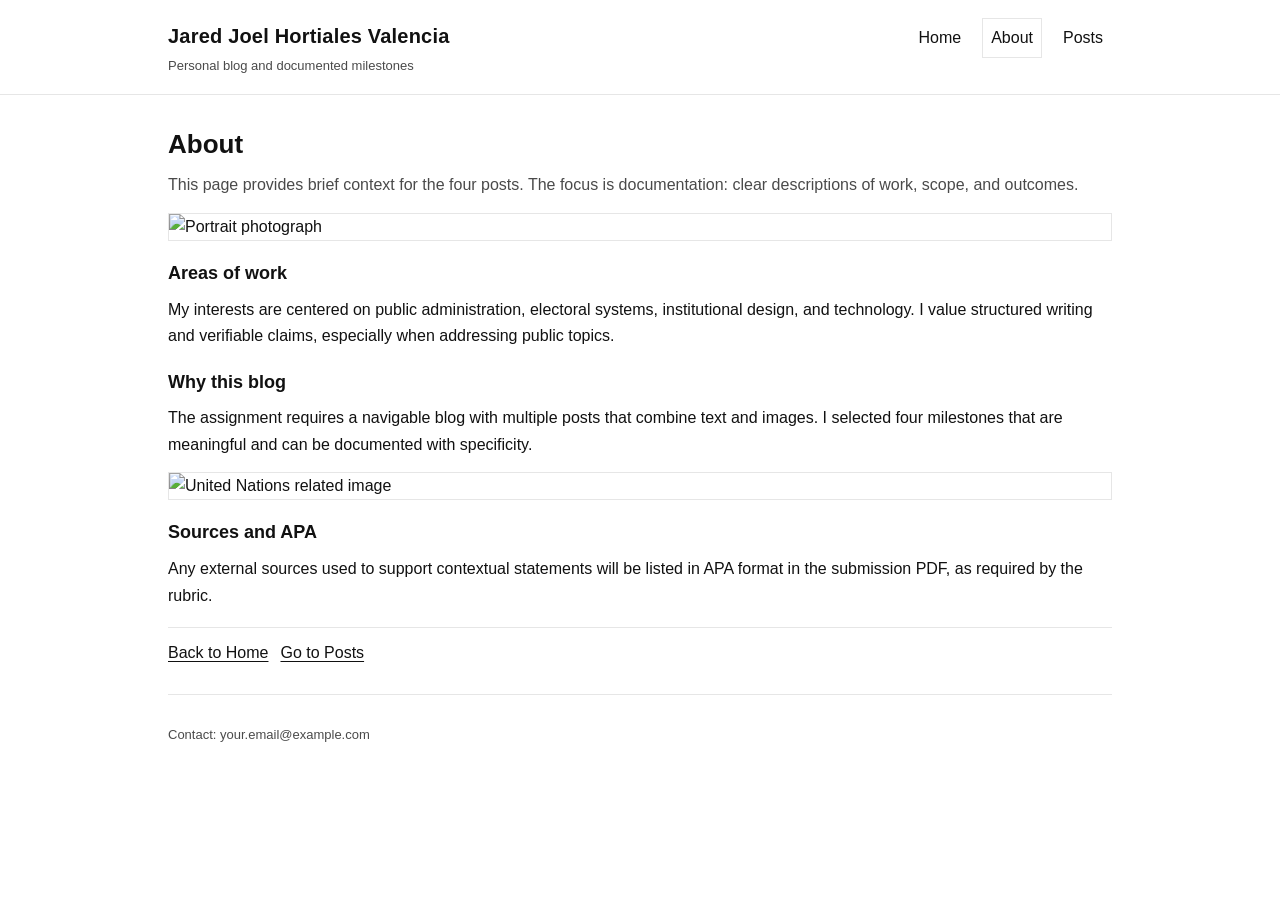
==== about.html @ 237e29e6 "Add files via upload" ====
<!doctype html>
<html lang="en">
<head>
  <meta charset="utf-8">
  <meta name="viewport" content="width=device-width, initial-scale=1">
  <title>About | Jared Joel Hortiales Valencia</title>
  <link rel="stylesheet" href="style.css">
</head>
<body>
<a class="skip" href="#content">Skip to content</a>

<header class="site-header">
  <div class="header-inner">
    <div class="brand">
      <a href="index.html"><div class="brand-title">Jared Joel Hortiales Valencia</div></a>
      <div class="brand-subtitle">Personal blog and documented milestones</div>
    </div>

    <nav class="nav" aria-label="Primary navigation">
      <a href="index.html">Home</a>
      <a href="about.html" aria-current="page">About</a>
      <a href="index.html#posts">Posts</a>
    </nav>
  </div>
</header>

<main id="content" class="container">
  <article class="article">
    <h1>About</h1>
    <p class="lead">
      This page provides brief context for the four posts. The focus is documentation: clear descriptions of work, scope, and outcomes.
    </p>

    <div class="inline-img">
      <img src="images/02-portrait.jpg" alt="Portrait photograph">
    </div>

    <h2>Areas of work</h2>
    <p>
      My interests are centered on public administration, electoral systems, institutional design, and technology. I value structured writing and verifiable claims, especially when addressing public topics.
    </p>

    <h2>Why this blog</h2>
    <p>
      The assignment requires a navigable blog with multiple posts that combine text and images. I selected four milestones that are meaningful and can be documented with specificity.
    </p>

    <div class="inline-img">
      <img src="images/03-un-hq.jpg" alt="United Nations related image">
    </div>

    <h2>Sources and APA</h2>
    <p>
      Any external sources used to support contextual statements will be listed in APA format in the submission PDF, as required by the rubric.
    </p>

    <div class="navlinks" aria-label="Page navigation">
      <a href="index.html">Back to Home</a>
      <a href="index.html#posts">Go to Posts</a>
    </div>
  </article>

  <footer class="footer">
    <p>Contact: your.email@example.com</p>
  </footer>
</main>
</body>
</html>
---- style.css ----
:root{
  --text:#111;
  --muted:#4a4a4a;
  --line:#e6e6e6;
  --bg:#ffffff;
  --max: 980px;
}

*{ box-sizing:border-box; }

html, body{
  margin:0;
  padding:0;
  background:var(--bg);
  color:var(--text);
  font-family: Arial, Helvetica, sans-serif;
  font-size:16px;
  line-height:1.65;
}

a{
  color:var(--text);
  text-decoration:underline;
  text-underline-offset:3px;
}

a:hover{ text-decoration-thickness:2px; }

.container{
  max-width:var(--max);
  margin:0 auto;
  padding:28px 18px;
}

.skip{
  position:absolute;
  left:-9999px;
  top:auto;
  width:1px;
  height:1px;
  overflow:hidden;
}

.skip:focus{
  position:static;
  width:auto;
  height:auto;
  padding:10px;
  border:1px solid var(--line);
  background:#fff;
}

.site-header{
  border-bottom:1px solid var(--line);
  background:#fff;
}

.header-inner{
  max-width:var(--max);
  margin:0 auto;
  padding:18px 18px;
  display:flex;
  align-items:baseline;
  justify-content:space-between;
  gap:18px;
}

.brand a{
  text-decoration:none;
}

.brand-title{
  font-size:20px;
  font-weight:700;
  letter-spacing:0.2px;
}

.brand-subtitle{
  font-size:13px;
  color:var(--muted);
  margin-top:2px;
}

.nav{
  display:flex;
  gap:12px;
  flex-wrap:wrap;
}

.nav a{
  text-decoration:none;
  padding:6px 8px;
  border:1px solid transparent;
}

.nav a[aria-current="page"]{
  border-color:var(--line);
}

.hero{
  display:grid;
  grid-template-columns: 1.2fr 0.8fr;
  gap:18px;
  align-items:start;
  border-bottom:1px solid var(--line);
  padding-bottom:18px;
}

.hero h1{
  font-size:28px;
  margin:0 0 8px 0;
}

.hero p{
  margin:0 0 10px 0;
  color:var(--muted);
}

.figure{
  margin:0;
}

.figure img{
  width:100%;
  height:auto;
  display:block;
  border:1px solid var(--line);
}

.caption{
  margin-top:6px;
  font-size:13px;
  color:var(--muted);
}

.section-title{
  font-size:18px;
  margin:22px 0 10px 0;
}

.grid{
  display:grid;
  grid-template-columns: 1fr 1fr;
  gap:14px;
}

.card{
  border:1px solid var(--line);
  padding:14px;
  background:#fff;
}

.card h3{
  margin:0 0 6px 0;
  font-size:16px;
}

.card p{
  margin:0 0 10px 0;
  color:var(--muted);
}

.meta{
  font-size:13px;
  color:var(--muted);
  margin:0 0 10px 0;
}

.article h1{
  font-size:26px;
  margin:0 0 6px 0;
}

.article .lead{
  color:var(--muted);
  margin:0 0 14px 0;
}

.article h2{
  font-size:18px;
  margin:18px 0 8px 0;
}

.article p{
  margin:0 0 12px 0;
}

.inline-img{
  margin:14px 0;
  border:1px solid var(--line);
}

.inline-img img{
  width:100%;
  height:auto;
  display:block;
}

.footer{
  border-top:1px solid var(--line);
  margin-top:28px;
  padding-top:16px;
  color:var(--muted);
  font-size:13px;
}

.navlinks{
  display:flex;
  gap:12px;
  flex-wrap:wrap;
  margin-top:18px;
  padding-top:12px;
  border-top:1px solid var(--line);
}

@media (max-width: 880px){
  .hero{ grid-template-columns:1fr; }
  .grid{ grid-template-columns:1fr; }
}
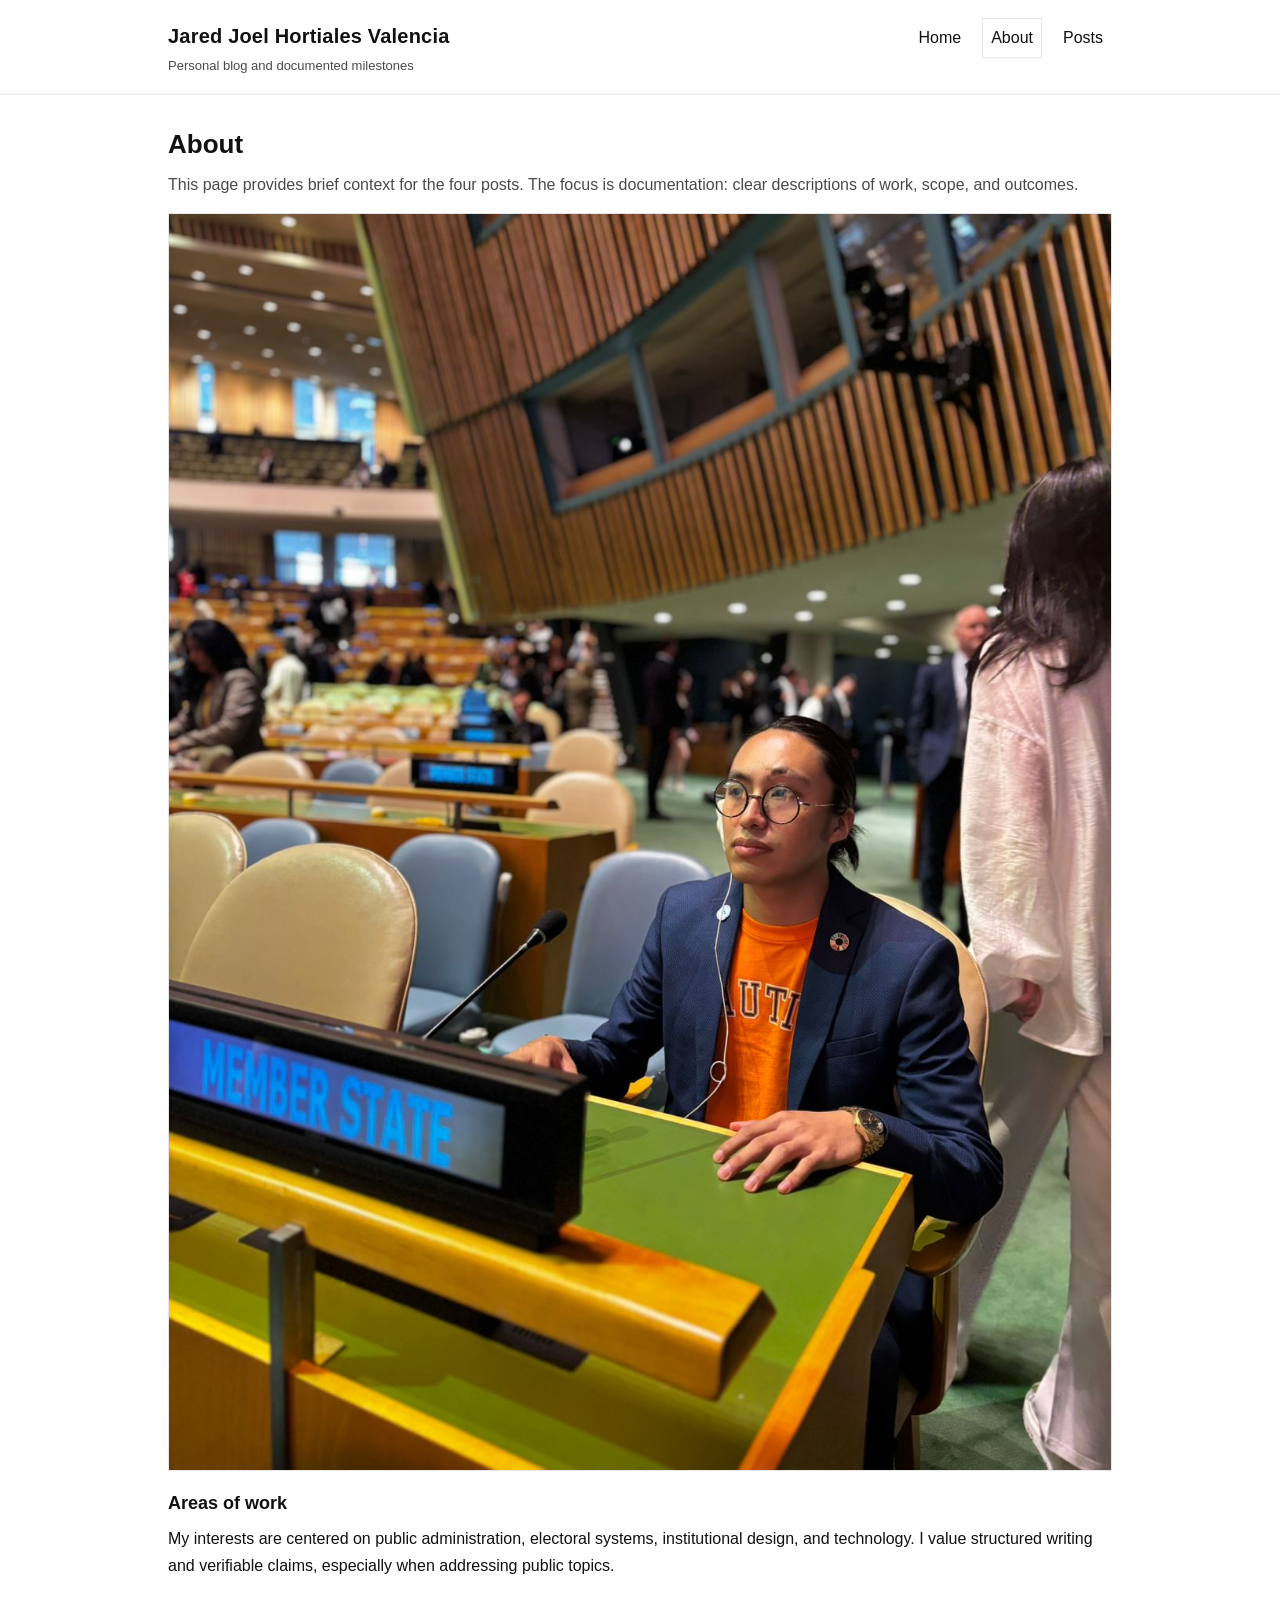
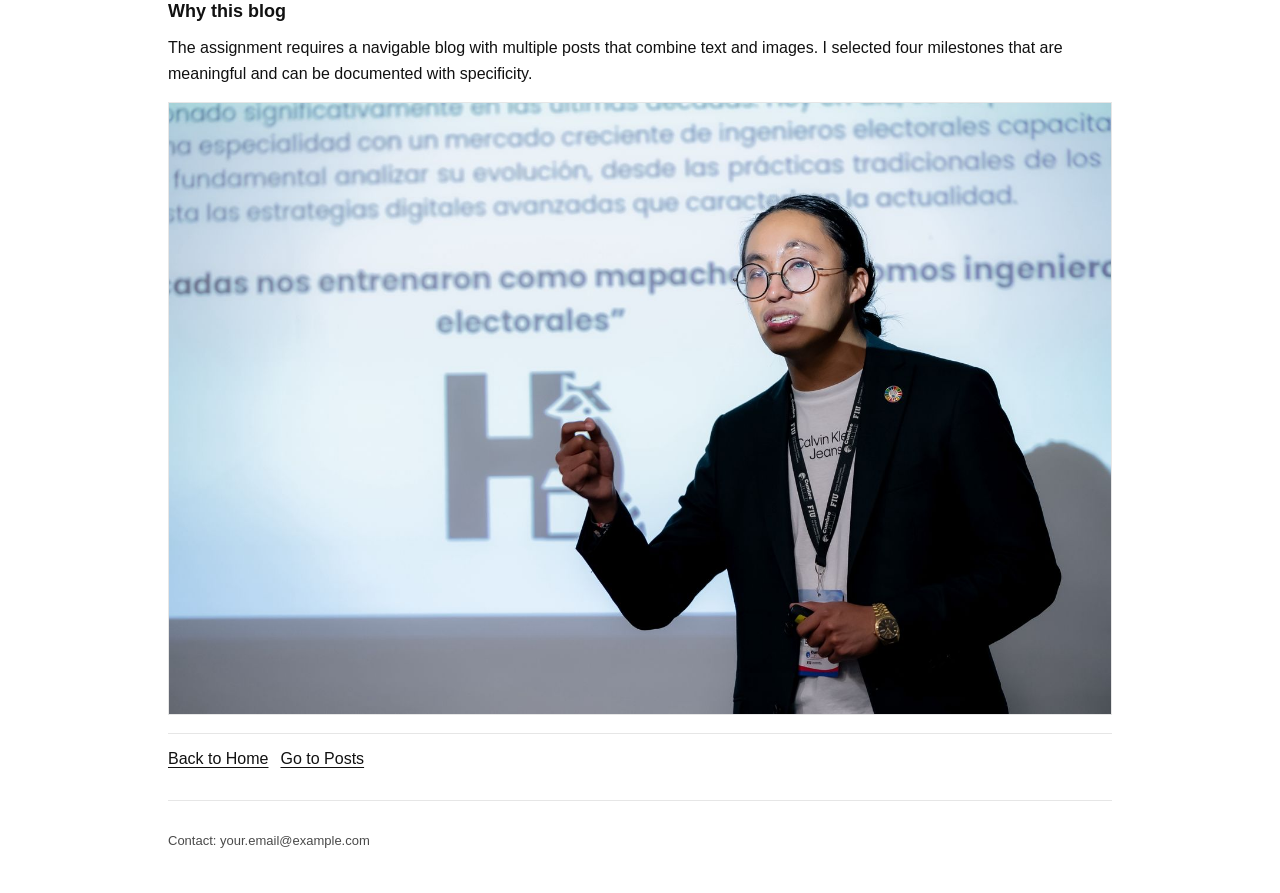
==== commit 086ccae8: "Update about.html" ====
--- a/about.html
+++ b/about.html
@@ -49,10 +49,7 @@
       <img src="images/03-un-hq.jpg" alt="United Nations related image">
     </div>
 
-    <h2>Sources and APA</h2>
-    <p>
-      Any external sources used to support contextual statements will be listed in APA format in the submission PDF, as required by the rubric.
-    </p>
+
 
     <div class="navlinks" aria-label="Page navigation">
       <a href="index.html">Back to Home</a>
@@ -65,4 +62,5 @@
   </footer>
 </main>
 </body>
-</html>+
+</html>
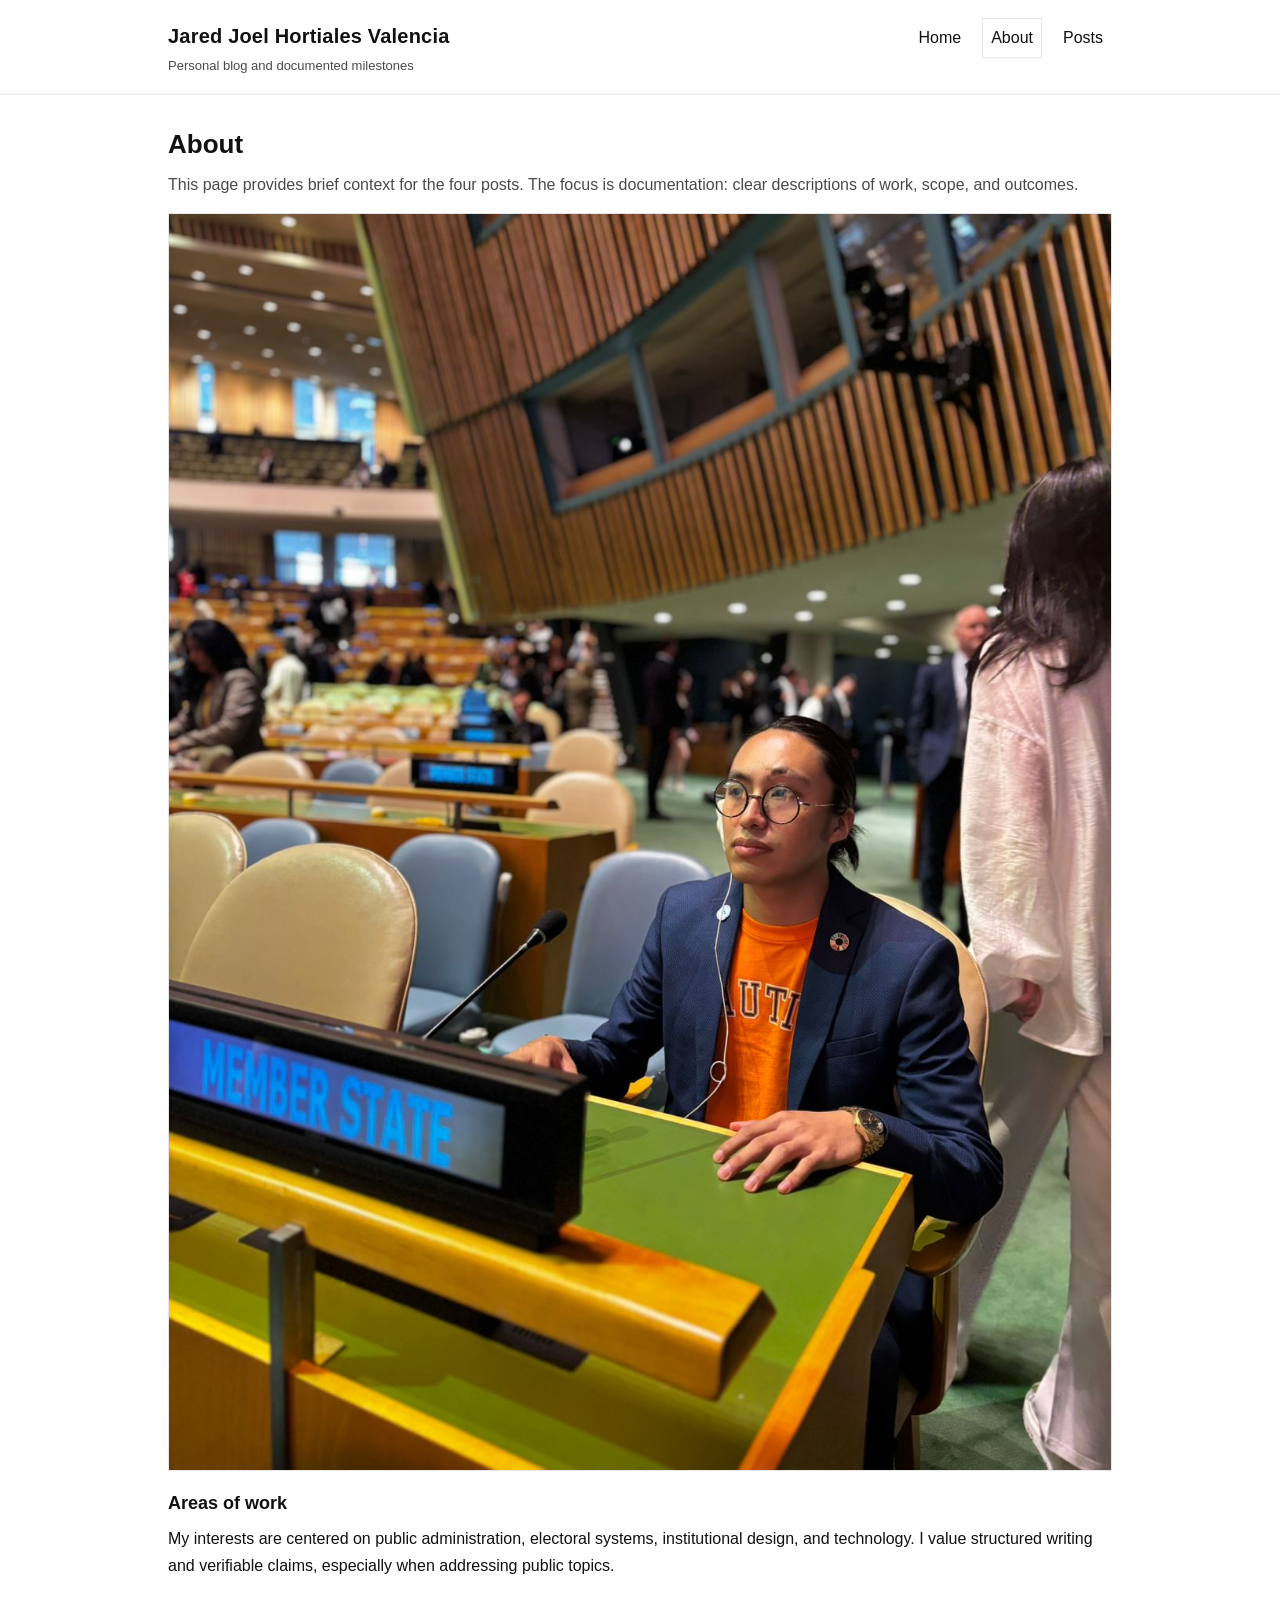
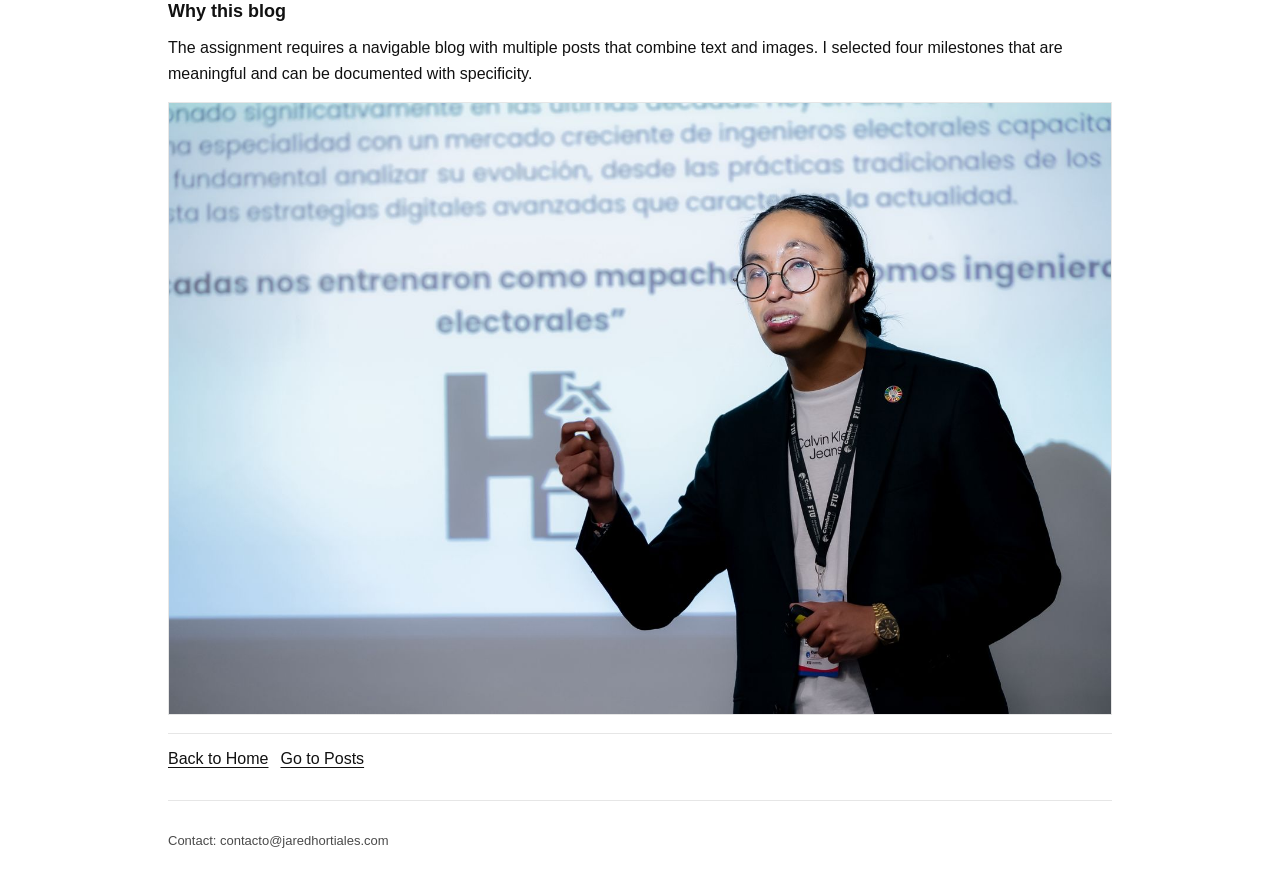
==== commit 09c7652f: "Update about.html" ====
--- a/about.html
+++ b/about.html
@@ -58,9 +58,10 @@
   </article>
 
   <footer class="footer">
-    <p>Contact: your.email@example.com</p>
+    <p>Contact: contacto@jaredhortiales.com</p>
   </footer>
 </main>
 </body>
 
 </html>
+
